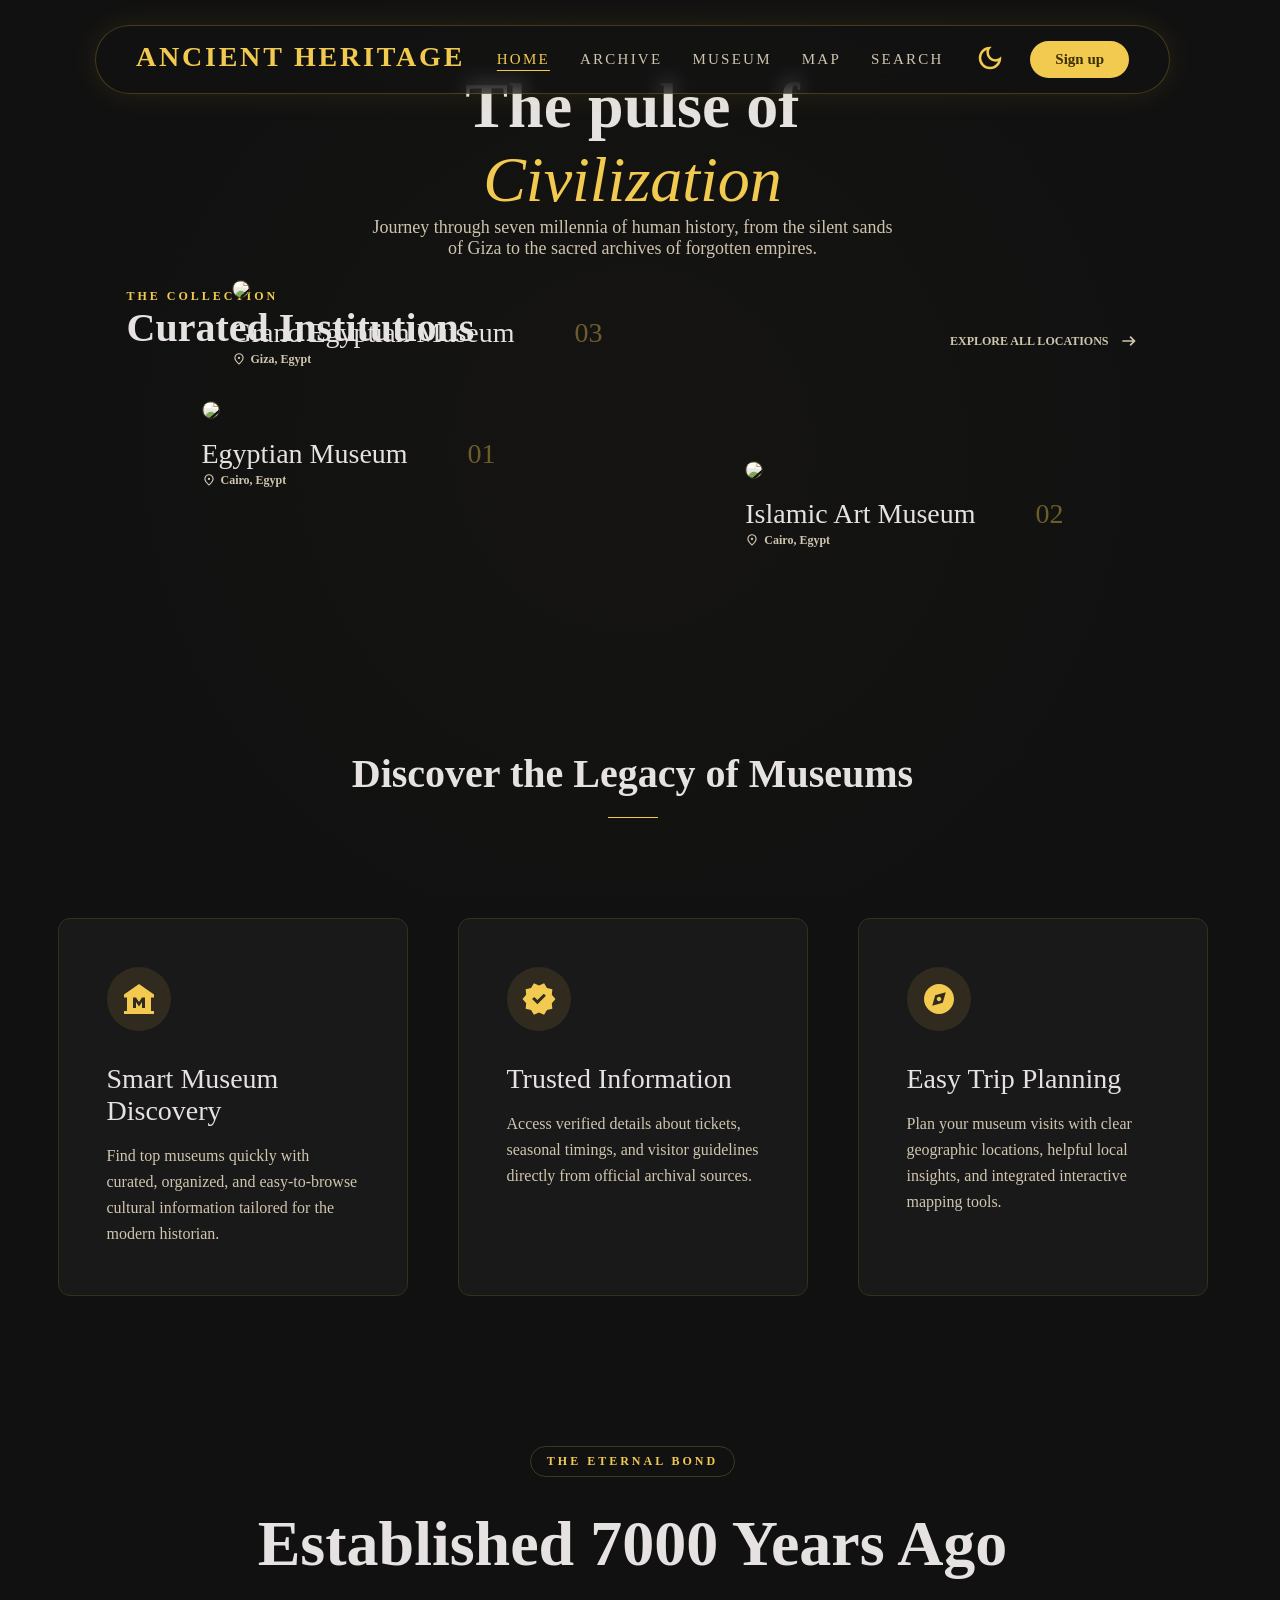
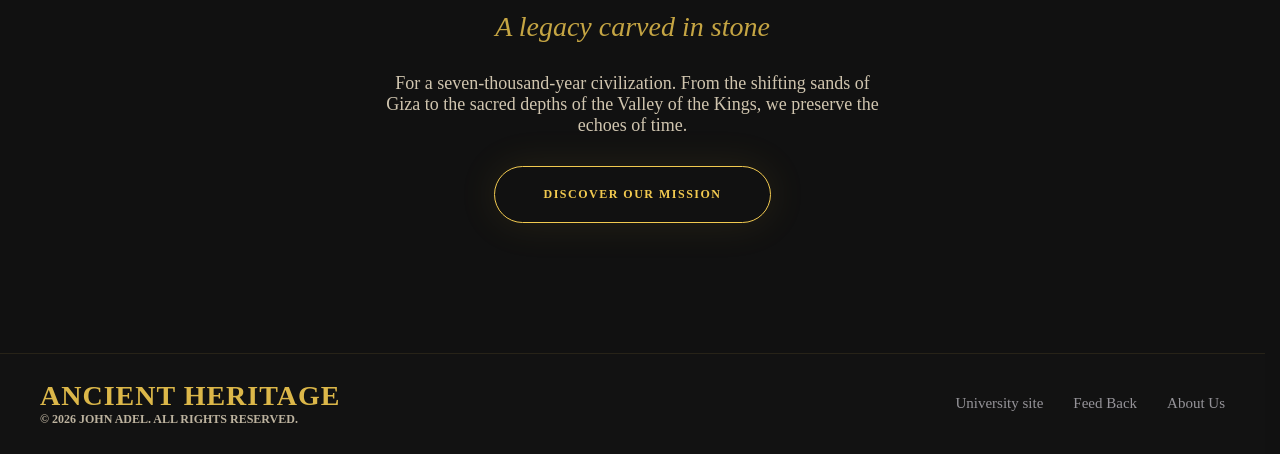
==== index.html @ 4d22aa56 "map is finished!!!!!!!" ====
<!DOCTYPE html>
<html>

<head>
    <meta charset="UTF-8">
    <meta name="viewport" content="width=device-width, initial-scale=1.0">
    <link rel="stylesheet" href="css/home.css">
    <link rel="stylesheet" href="css/main.css">
    <link rel="stylesheet" href="css/all.min.css">
    <script src="https://kit.fontawesome.com/728f1f9039.js" crossorigin="anonymous"></script>
    <title>Ancient Heritage | Home</title>
</head>

<body>
    <div id="nav-bar">
        <nav>
            <div id="nav-text">
                ANCIENT HERITAGE
            </div>
            <div id="nav-links">
                <a href="index.html" class="active">Home</a>
                <a href="pages/archive.html">Archive</a>
                <a href="pages/museums.html">Museum</a>
                <a href="pages/map.html">Map</a>
                <a href="pages/search.html">Search</a>
            </div>
            <div id="sign">
                <div id="mode-btn" onclick="changeMod(); homeMod();">
                    <svg viewBox="0 -960 960 960">
                        <path
                            d="M480-120q-150 0-255-105T120-480q0-150 105-255t255-105q14 0 27.5 1t26.5 3q-41 29-65.5 75.5T444-660q0 90 63 153t153 63q55 0 101-24.5t75-65.5q2 13 3 26.5t1 27.5q0 150-105 255T480-120Zm0-80q88 0 158-48.5T740-375q-20 5-40 8t-40 3q-123 0-209.5-86.5T364-660q0-20 3-40t8-40q-78 32-126.5 102T200-480q0 116 82 198t198 82Zm-10-270Z" />
                    </svg>
                </div>
                <a id="sign-btn" href="pages/sign-up.html">Sign up</a>
                <a id="icon" class="icon" href="./pages/profile.html"><i class="fa-solid fa-circle-user"></i></a>
            </div>
        </nav>
    </div>
    <main>
        <section id="container">
            <img src="assets/images/home/papyrus.png" id="pic2">
            <div id="container-h1">
                <h1 id="start1">The pulse of</h1>
                <h1 id="start2">Civilization</h1>
                <p>Journey through seven millennia of human history, from the silent sands of Giza to the sacred
                    archives of forgotten empires.</p>
            </div>
            <img src="assets/images/home/pharao.png" id="pic1">
        </section>

        <div id="history-container">
            <div id="top-sec">
                <section>
                    <h6>the collection</h6>
                    <p>Curated Institutions</p>
                </section>
                <div>
                    <a href="pages/map.html">
                        explore all locations
                        <svg viewBox="0 -960 960 960">
                            <path d="m560-240-56-58 142-142H160v-80h486L504-662l56-58 240 240-240 240Z" />
                        </svg>
                    </a>
                </div>
            </div>
            <section id="pics-sec">
                <div id="egyptian">
                    <img src="assets/images/home/Egyptian Museum.jpg">
                    <section>
                        <p>Egyptian Museum</p>
                        <span class="line"></span>
                        <p class="number">01</p>
                    </section>
                    <div class="location">
                        <svg viewBox="0 -960 960 960">
                            <path
                                d="M536.5-503.5Q560-527 560-560t-23.5-56.5Q513-640 480-640t-56.5 23.5Q400-593 400-560t23.5 56.5Q447-480 480-480t56.5-23.5ZM480-186q122-112 181-203.5T720-552q0-109-69.5-178.5T480-800q-101 0-170.5 69.5T240-552q0 71 59 162.5T480-186Zm0 106Q319-217 239.5-334.5T160-552q0-150 96.5-239T480-880q127 0 223.5 89T800-552q0 100-79.5 217.5T480-80Zm0-480Z" />
                        </svg>
                        <p>Cairo, Egypt</p>
                    </div>
                </div>
                <div id="islamic">
                    <img src="assets/images/home/islamic.jpeg">
                    <section>
                        <p>Islamic Art Museum</p>
                        <span class="line"></span>
                        <p class="number">02</p>
                    </section>
                    <div class="location">
                        <svg viewBox="0 -960 960 960">
                            <path
                                d="M536.5-503.5Q560-527 560-560t-23.5-56.5Q513-640 480-640t-56.5 23.5Q400-593 400-560t23.5 56.5Q447-480 480-480t56.5-23.5ZM480-186q122-112 181-203.5T720-552q0-109-69.5-178.5T480-800q-101 0-170.5 69.5T240-552q0 71 59 162.5T480-186Zm0 106Q319-217 239.5-334.5T160-552q0-150 96.5-239T480-880q127 0 223.5 89T800-552q0 100-79.5 217.5T480-80Zm0-480Z" />
                        </svg>
                        <p>Cairo, Egypt</p>
                    </div>
                </div>
                <div id="gem">
                    <img src="assets/images/home/grand Egyptian museum.jpeg">
                    <section>
                        <p>Grand Egyptian Museum</p>
                        <span class="line"></span>
                        <p class="number">03</p>
                    </section>
                    <div class="location">
                        <svg viewBox="0 -960 960 960">
                            <path
                                d="M536.5-503.5Q560-527 560-560t-23.5-56.5Q513-640 480-640t-56.5 23.5Q400-593 400-560t23.5 56.5Q447-480 480-480t56.5-23.5ZM480-186q122-112 181-203.5T720-552q0-109-69.5-178.5T480-800q-101 0-170.5 69.5T240-552q0 71 59 162.5T480-186Zm0 106Q319-217 239.5-334.5T160-552q0-150 96.5-239T480-880q127 0 223.5 89T800-552q0 100-79.5 217.5T480-80Zm0-480Z" />
                        </svg>
                        <p>Giza, Egypt</p>
                    </div>
                </div>
            </section>
        </div>

        <section id="features">
            <h2 id="titleFeatures">Discover the Legacy of Museums<div></div>
            </h2>
            <div id="feature">
                <div class="card">
                    <div>
                        <svg viewBox="0 -960 960 960">
                            <path
                                d="M80-80v-80h80v-360H80v-80l400-280 400 280v80h-80v360h80v80H80Zm240-160h80v-160l80 120 80-120v160h80v-280h-80l-80 120-80-120h-80v280Z" />
                        </svg>
                    </div>
                    <h3 class="titleCard">Smart Museum Discovery</h3>
                    <p class="describtion">Find top museums quickly with curated, organized, and easy-to-browse cultural
                        information tailored for the modern historian.</p>
                </div>
                <div class="card">
                    <div>
                        <svg viewBox="0 -960 960 960">
                            <path
                                d="m344-60-76-128-144-32 14-148-98-112 98-112-14-148 144-32 76-128 136 58 136-58 76 128 144 32-14 148 98 112-98 112 14 148-144 32-76 128-136-58-136 58Zm94-278 226-226-56-58-170 170-86-84-56 56 142 142Z" />
                        </svg>
                    </div>
                    <h3 class="titleCard">Trusted Information</h3>
                    <p class="describtion">Access verified details about tickets, seasonal timings, and visitor
                        guidelines directly from official archival sources.</p>
                </div>
                <div class="card">
                    <div>
                        <svg viewBox="0 -960 960 960">
                            <path
                                d="m300-300 280-80 80-280-280 80-80 280Zm180-120q-25 0-42.5-17.5T420-480q0-25 17.5-42.5T480-540q25 0 42.5 17.5T540-480q0 25-17.5 42.5T480-420Zm0 340q-83 0-156-31.5T197-197q-54-54-85.5-127T80-480q0-83 31.5-156T197-763q54-54 127-85.5T480-880q83 0 156 31.5T763-763q54 54 85.5 127T880-480q0 83-31.5 156T763-197q-54 54-127 85.5T480-80Z" />
                        </svg>
                    </div>
                    <h3 class="titleCard">Easy Trip Planning</h3>
                    <p class="describtion">Plan your museum visits with clear geographic locations, helpful local
                        insights, and integrated interactive mapping tools.</p>
                </div>
            </div>
        </section>

        <section id="homeEnd">
            <div>The Eternal Bond</div>
            <h1>Established 7000 Years Ago</h1>
            <h3>A legacy carved in stone</h3>
            <p>For a seven-thousand-year civilization. From the shifting sands of Giza to the sacred depths of the
                Valley of the Kings, we preserve the echoes of time.</p>
            <a href="pages/museums.html">Discover our mission</a>
        </section>
    </main>
    <footer id="footer">
        <div id="copy-right">
            <h5>
                ANCIENT HERITAGE
            </h5>
            <p>
                &copy; 2026 JOHN ADEL. All Rights Reserved.
            </p>
        </div>
        <div id="footer-links">
            <a href="https://www.capu.edu.eg/index.php/ar/" target="_blank">University site</a>
            <a href="pages/feedback.html">Feed Back</a>
            <a href="pages/about.html">About Us</a>
        </div>
    </footer>

    <script src="js/main.js"></script>
    <script src="js/home.js"></script>
    <script src="js/map.js"></script>
</body>

</html>
---- css/home.css ----
#container {
    display: flex;
    justify-content: space-between;
    align-items: center;
    margin-top: -50px;
    margin-bottom: 30px;

    #container-h1 {
        display: flex;
        flex-direction: column;
        justify-content: center;
        align-items: center;

        p {
            width: 100%;
            color: #CEC3AE;
            font-family: 'Montserrat';
            font-style: normal;
            font-weight: 400;
            font-size: 18px;
            text-align: center;
        }
    }

    #start1 {
        font-family: "Playfair Display";
        font-style: normal;
        font-weight: 700;
        color: #E5E2E1;
        font-size: 64px;
    }

    #start2 {
        color: #F2CA50;
        font-family: 'Playfair Display';
        font-style: italic;
        font-weight: 400;
        font-size: 64px;
    }

    img {
        width: 70%;
        opacity: 0.5;
        mask-image: radial-gradient(circle, rgba(0, 0, 0, 1) 40%, rgba(0, 0, 0, 0) 80%);
    }
}

#pic1 {
    margin-right: -150px;
}

#pic2 {
    margin-left: -150px;
}

#history-container {
    width: 80%;
    margin: 0 auto;

    .number {
        color: #F2CA50;
        font-family: 'Playfair Display';
        opacity: 0.4;
        transition: 1s;
    }

    .location {
        display: flex;
        font-family: 'Montserrat';
        font-size: 12px;
        color: #D0C5AF;
        font-style: normal;
        font-weight: 600;
        align-items: center;

        svg {
            width: 14px;
            height: 20px;
            fill: #D0C5AF;
            margin-right: 5px;
        }
    }

    .line {
        flex-grow: 1;
        height: 1px;
        background-color: #3F371F;
        margin: 0 30px;
        margin-top: 20px;
    }

    #top-sec {
        margin-bottom: 50px;
        display: flex;
        justify-content: space-between;

        h6 {
            color: #F2CA50;
            font-family: 'Montserrat';
            font-style: normal;
            font-size: 12px;
            font-weight: 600;
            text-transform: uppercase;
            letter-spacing: 3px;
        }

        p {
            color: #E5E2E1;
            font-family: 'Playfair Display';
            font-size: 40px;
            font-weight: 600;
            font-style: normal;
        }

        div {
            display: flex;
            align-items: end;

            a {
                text-decoration: none;
                color: #D0C5AF;
                font-family: 'Montserrat';
                font-size: 12px;
                font-style: normal;
                font-weight: 600;
                display: flex;
                justify-content: space-between;
                align-items: center;
                gap: 10px;
                text-transform: uppercase;
                transition: 0.5s;
            }

            svg {
                width: 20px;
                height: 20px;
                fill: #D0C5AF;
                transition: 0.5s;
            }

            a:hover {
                color: #F2CA50;

                svg {
                    fill: #F2CA50;
                    transform: translateX(3px);
                }
            }
        }
    }

    img {
        filter: sepia(40%);
        border-radius: 15px;
        border: 0.5px solid #352E1C;
        transition: 1s;
        object-fit: cover;
        object-view-box: inset(0% 0% 0% 0%);
        margin-bottom: 15px;
    }

    div:hover img {
        filter: sepia(0%);
        object-view-box: inset(2% 2% 2% 2%);
    }

    div:hover .number {
        opacity: 1;
    }
}

#pics-sec {
    display: flex;
    justify-content: space-between;
    flex-wrap: wrap;
    padding: 0 75px;

    div {
        width: fit-content;
        cursor: pointer;

        section {
            display: flex;
            font-size: 28px;
            font-family: 'Playfair Display';
            font-weight: 500;
            font-style: normal;
            color: #E5E2E1;
        }
    }
}

#egyptian {

    img {
        width: 550px;
    }
}

#islamic {
    margin-top: 60px;

    img {
        width: 450px;
    }
}

#gem {
    margin-top: -270px;
    margin-left: 30px;

    img {
        width: 500px;
    }
}

#titleFeatures {
    font-size: 40px;
    color: #E5E2E1;
    font-family: 'Playfair Display';
    font-style: normal;
    font-weight: 600;
    text-align: center;
    margin-top: 200px;

    div {
        background-color: #F2CA50;
        height: 0.5px;
        width: 50px;
        margin: 0 auto;
        margin-top: 20px;
        margin-bottom: 100px;
    }
}

#feature {
    display: flex;
    justify-content: center;
    gap: 50px;
}

.card {
    background-color: #1A1919;
    padding: 48px;
    border-radius: 12px;
    border: 1px solid #362F1D;
    width: 350px;
    transition: 0.3s;

    div {
        display: flex;
        justify-content: center;
        align-items: center;
        background-color: #F2CA501A;
        width: 64px;
        height: 64px;
        border-radius: 50px;
        margin-bottom: 32px;
        transition: 0.5s;

        svg {
            width: 36px;
            height: 40px;
            fill: #F2CA50;
        }
    }
}

.card:hover {
    border: 1px solid #72602F;

    div {
        scale: 1.1;
    }
}


.titleCard {
    font-size: 28px;
    color: #E5E2E1;
    font-family: 'Playfair Display';
    font-weight: 500;
    font-style: normal;
    margin-bottom: 16px;
}

.describtion {
    font-size: 16px;
    color: #D0C5AF;
    font-family: 'Montserrat';
    font-weight: 400;
    font-style: normal;
    line-height: 26px;
}

#homeEnd {
    display: flex;
    flex-direction: column;
    justify-content: center;
    align-items: center;
    gap: 30px;
    height: fit-content;
    font-family: 'Playfair Display';
    font-style: normal;
    font-weight: 700;
    margin-top: 150px;

    div {
        border: 1px solid #f2ca5033;
        color: #F2CA50;
        font-family: 'Montserrat';
        font-size: 12px;
        border-radius: 50px;
        font-weight: 600;
        padding: 7px 16px;
        text-transform: uppercase;
        letter-spacing: 3px;
    }

    h1 {
        font-size: 64px;
        color: #E5E2E1;
    }

    h3 {
        font-family: 'Playfair Display';
        color: #F2CA50CC;
        font-style: italic;
        font-weight: 400;
        font-size: 28px;
    }

    p {
        color: #D0C5AF;
        font-family: 'Montserrat';
        font-size: 18px;
        font-weight: 400;
        font-style: normal;
        width: 40%;
        text-align: center;
    }

    a {
        text-decoration: none;
        color: #F2CA50;
        padding: 20px 48px;
        font-size: 12px;
        font-family: 'Montserrat';
        font-weight: 600;
        font-style: normal;
        border-radius: 50px;
        border: 1px solid #F2CA50;
        text-transform: uppercase;
        letter-spacing: 1.5px;
        box-shadow: #d4af371a 0px 0px 40px 0px;
        margin-bottom: 130px;
        transition: 0.5s;
    }

    a:hover {
        background-color: #F2CA50;
        color: #111111;
    }

}
---- css/main.css ----
@font-face {
    font-family: 'Playfair Display';
    src: url('../assets/Fonts/PlayfairDisplay-VariableFont_wght.ttf') format('truetype-variations');
    font-weight: 400 900;
    font-style: normal;
}

@font-face {
    font-family: 'Playfair Display';
    src: url('../assets/Fonts/PlayfairDisplay-Italic-VariableFont_wght.ttf') format('truetype-variations');
    font-weight: 400 900;
    font-style: italic;
}

@font-face {
    font-family: 'Montserrat';
    src: url('../assets/Fonts/Montserrat-VariableFont_wght.ttf') format('truetype-variations');
    font-weight: 100 900;
    font-style: normal;
}

@font-face {
    font-family: 'Montserrat';
    src: url('../assets/Fonts/Montserrat-Italic-VariableFont_wght.ttf') format('truetype-variations');
    font-weight: 100 900;
    font-style: italic;
}

html, body {
    scroll-behavior: smooth;
    scrollbar-gutter: stable;
}

* {
    margin: 0;
    padding: 0;
    box-sizing: border-box
}

::selection {
    background-color: #c59f59c5;
    color: #4e3700;
}

main {
    flex: 1;
}

body {
    display: flex;
    flex-direction: column;
    min-height: 100vh;
    overflow-x: hidden;
    background: radial-gradient(circle at center,
            rgba(212, 175, 55, 0.02) 0%,
            rgba(17, 17, 17, 1) 70%);
    background-color: #111111;
    transition: 0.3s;
    background-attachment: fixed;
}

#mode-btn {
    svg {
        width: 30px;
        height: 30px;
        fill: #F2CA50;
        cursor: pointer;
        transition: 0.5s;
    }

    svg:hover {
        transform: rotate(10deg);
    }
}

#nav-bar {
    position: sticky;
    top: 0;
    width: 100%;
    display: flex;
    justify-content: center;
    align-items: center;
    z-index: 100;
}

#nav-bar nav {
    background-color: #1313138d;
    backdrop-filter: blur(10px);
    -webkit-backdrop-filter: blur(20px);
    border-radius: 100px;
    width: 85%;
    margin: 25px;
    padding: 15px 40px;
    border: 0.5px solid #d4af3744;
    box-shadow: 0 0 30px #d4af371c;
    display: flex;
    justify-content: space-between;
}

#nav-text {
    font-family: 'Playfair Display';
    font-style: normal;
    font-size: 28px;
    font-weight: 700;
    text-transform: uppercase;
    letter-spacing: 0.1em;
    color: #F2CA50;
}

#nav-links {
    display: flex;
    gap: 30px;
    align-items: center;
}

#nav-links a {
    font-family: "Montserrat";
    font-style: normal;
    font-weight: 400;
    text-decoration: none;
    text-transform: uppercase;
    color: #D0C5AF;
    font-size: 15px;
    transition: 0.4s;
    letter-spacing: 0.15em;
}

#nav-bar a:hover {
    color: #e7c075;
}

#nav-links a.active {
    color: #F2CA50;
    text-decoration: underline;
    text-underline-offset: 6px;
}

#sign {
    display: flex;
    align-items: center;
    gap: 25px;
}

#nav-bar #sign-btn {
    font-family: 'Montserrat';
    font-weight: 550;
    font-size: 15px;
    padding: 10px 25px;
    height: fit-content;
    background-color: #F2CA50;
    border-radius: 100px;
    color: #3C2F00;
    text-decoration: none;
    letter-spacing: normal;
    transition: 0.4s;
}

.icon {
    display: none;
    color: #e7c075;
    font-size: 40px;
    transition: 0.4s;
}


#footer {
    display: flex;
    height: 50px;
    align-items: center;
    justify-content: space-between;
    border-top: 0.5px solid #2A2619;
    background-color: #131313;
    opacity: 0.9;
    padding: 50px 40px;
    transition: 0.4s;

    h5 {
        color: #F2CA50;
        font-family: 'Playfair Display';
        font-size: 28px;
        letter-spacing: 1px;
        font-style: normal;
    }

    p {
        font-family: 'Montserrat';
        font-style: normal;
        font-weight: 600;
        text-transform: uppercase;
        font-size: 12px;
        color: #D0C5AF;
    }
}

#footer-links {
    display: flex;
    gap: 30px;
    align-items: center;
    justify-content: flex-end;

    a {
        color: #a4a2a8;
        text-decoration: none;
        font-size: 15px;
        transition: 0.4s;
        letter-spacing: normal;
    }
}

#footer-links a:hover {
    color: #e7c075;
}

#footer-links a.active {
    color: #e7c075;
    text-decoration: underline;
    text-underline-offset: 6px;
}
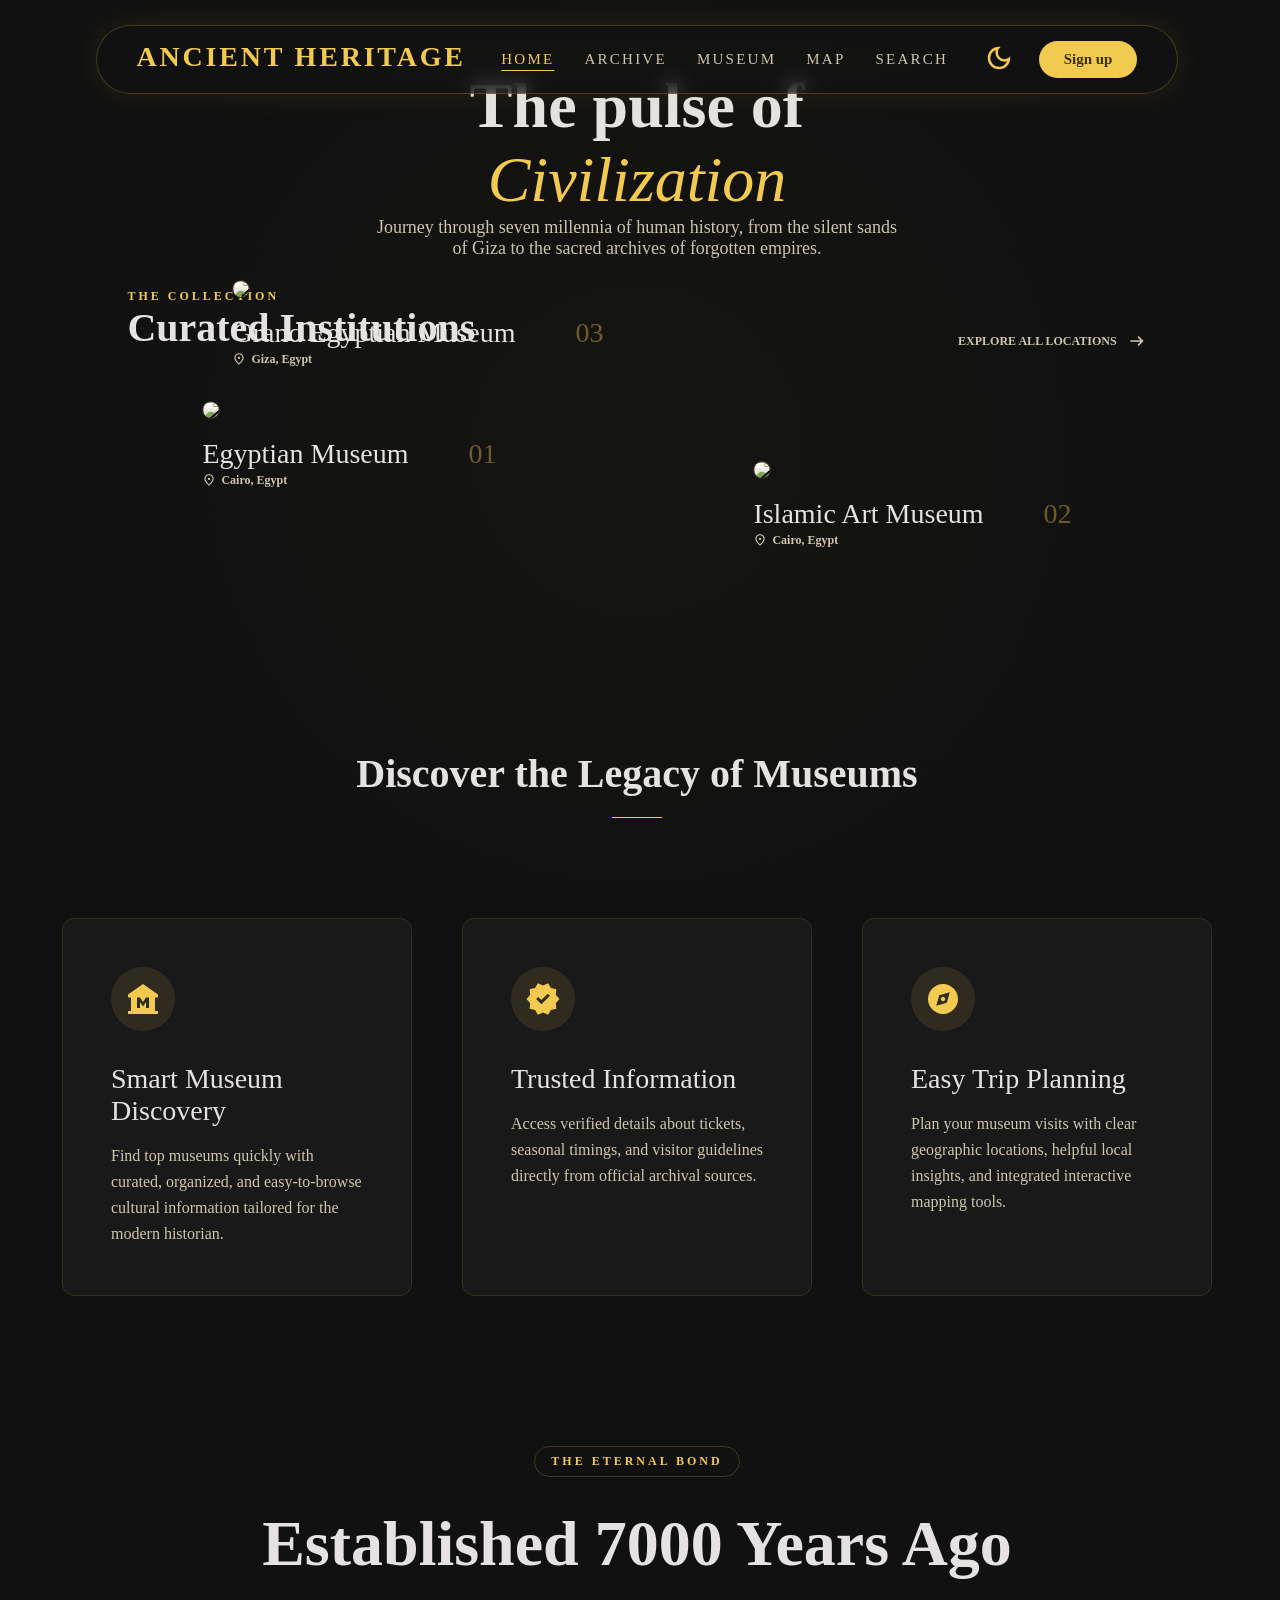
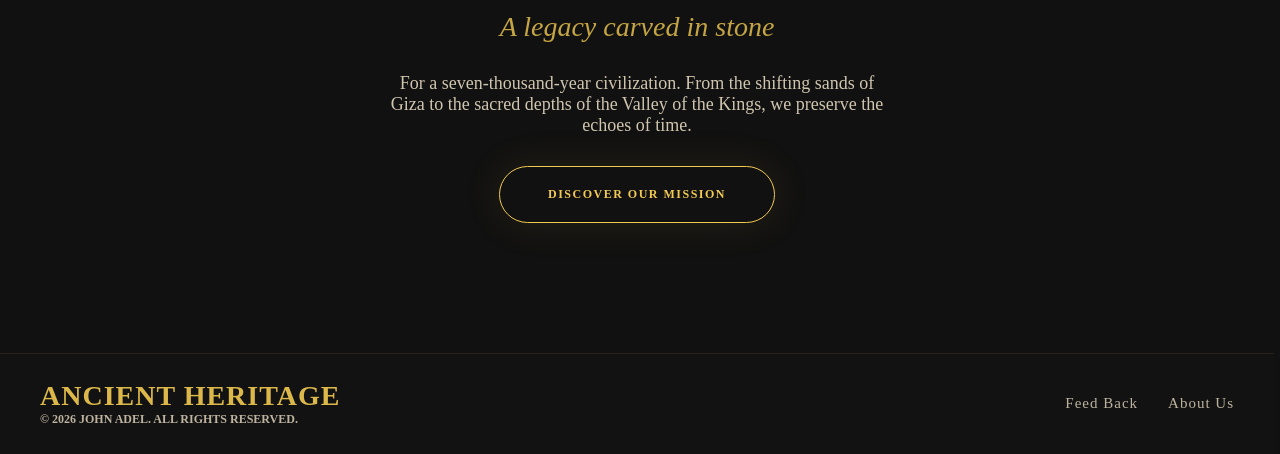
==== commit 26ed9826: "About us => finished!!!" ====
--- a/index.html
+++ b/index.html
@@ -32,7 +32,12 @@
                     </svg>
                 </div>
                 <a id="sign-btn" href="pages/sign-up.html">Sign up</a>
-                <a id="icon" class="icon" href="./pages/profile.html"><i class="fa-solid fa-circle-user"></i></a>
+                <a id="icon" href="pages/profile.html">
+                    <svg viewBox="0 -960 960 960">
+                        <path
+                            d="M234-276q51-39 114-61.5T480-360q69 0 132 22.5T726-276q35-41 54.5-93T800-480q0-133-93.5-226.5T480-800q-133 0-226.5 93.5T160-480q0 59 19.5 111t54.5 93Zm146.5-204.5Q340-521 340-580t40.5-99.5Q421-720 480-720t99.5 40.5Q620-639 620-580t-40.5 99.5Q539-440 480-440t-99.5-40.5ZM480-80q-83 0-156-31.5T197-197q-54-54-85.5-127T80-480q0-83 31.5-156T197-763q54-54 127-85.5T480-880q83 0 156 31.5T763-763q54 54 85.5 127T880-480q0 83-31.5 156T763-197q-54 54-127 85.5T480-80Z" />
+                    </svg>
+                </a>
             </div>
         </nav>
     </div>
@@ -171,7 +176,6 @@
             </p>
         </div>
         <div id="footer-links">
-            <a href="https://www.capu.edu.eg/index.php/ar/" target="_blank">University site</a>
             <a href="pages/feedback.html">Feed Back</a>
             <a href="pages/about.html">About Us</a>
         </div>
--- a/css/home.css
+++ b/css/home.css
@@ -29,7 +29,7 @@
         color: #E5E2E1;
         font-size: 64px;
     }
-
+    
     #start2 {
         color: #F2CA50;
         font-family: 'Playfair Display';
--- a/css/main.css
+++ b/css/main.css
@@ -34,12 +34,30 @@
 * {
     margin: 0;
     padding: 0;
-    box-sizing: border-box
+    box-sizing: border-box;
+    user-select: none;
 }
 
 ::selection {
     background-color: #c59f59c5;
     color: #4e3700;
+}
+
+::-webkit-scrollbar {
+    width: 6px
+}
+
+::-webkit-scrollbar-track {
+    background: #111111;
+}
+
+::-webkit-scrollbar-thumb {
+    background: #E5A93C;
+    height: 25%;
+}
+
+::-webkit-scrollbar-thumb:hover {
+    background: #FFC453; 
 }
 
 main {
@@ -52,8 +70,8 @@
     min-height: 100vh;
     overflow-x: hidden;
     background: radial-gradient(circle at center,
-            rgba(212, 175, 55, 0.02) 0%,
-            rgba(17, 17, 17, 1) 70%);
+            #d4af3705 0%,
+            #111111 70%);
     background-color: #111111;
     transition: 0.3s;
     background-attachment: fixed;
@@ -81,6 +99,7 @@
     justify-content: center;
     align-items: center;
     z-index: 100;
+    user-select: none;
 }
 
 #nav-bar nav {
@@ -139,6 +158,17 @@
     display: flex;
     align-items: center;
     gap: 25px;
+
+    #icon {
+        fill: #F2CA50;
+        width: 37px;
+    }
+
+    #log-out {
+        fill: #F2CA50;
+        width: 30px;
+        cursor: pointer;
+    }
 }
 
 #nav-bar #sign-btn {
@@ -155,15 +185,8 @@
     transition: 0.4s;
 }
 
-.icon {
-    display: none;
-    color: #e7c075;
-    font-size: 40px;
-    transition: 0.4s;
-}
-
-
 #footer {
+    user-select: none;
     display: flex;
     height: 50px;
     align-items: center;
@@ -197,13 +220,14 @@
     gap: 30px;
     align-items: center;
     justify-content: flex-end;
-
+    
     a {
-        color: #a4a2a8;
+        color: #D0C5AF;
         text-decoration: none;
+        font-family: 'Montserrat';
         font-size: 15px;
         transition: 0.4s;
-        letter-spacing: normal;
+        letter-spacing: 1px;
     }
 }
 
@@ -212,7 +236,7 @@
 }
 
 #footer-links a.active {
-    color: #e7c075;
+    color: #F2CA50;
     text-decoration: underline;
     text-underline-offset: 6px;
 }
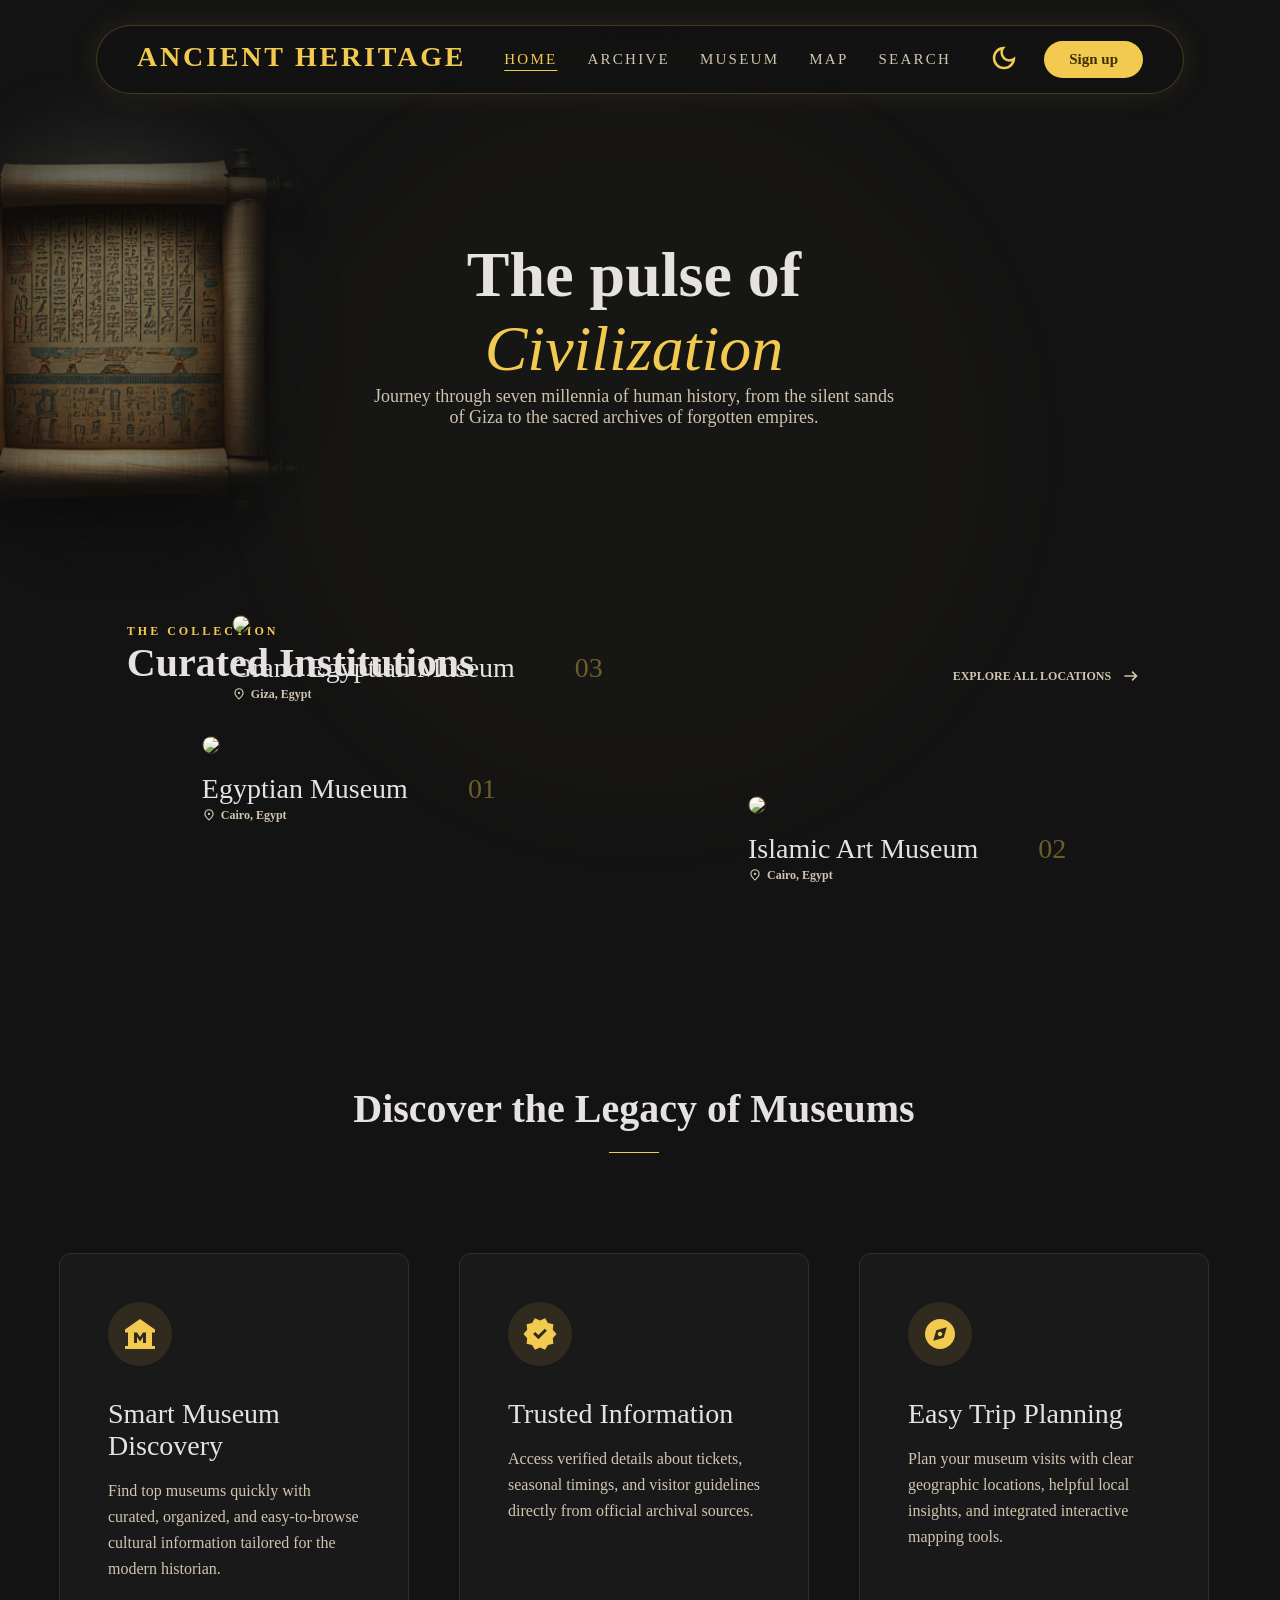
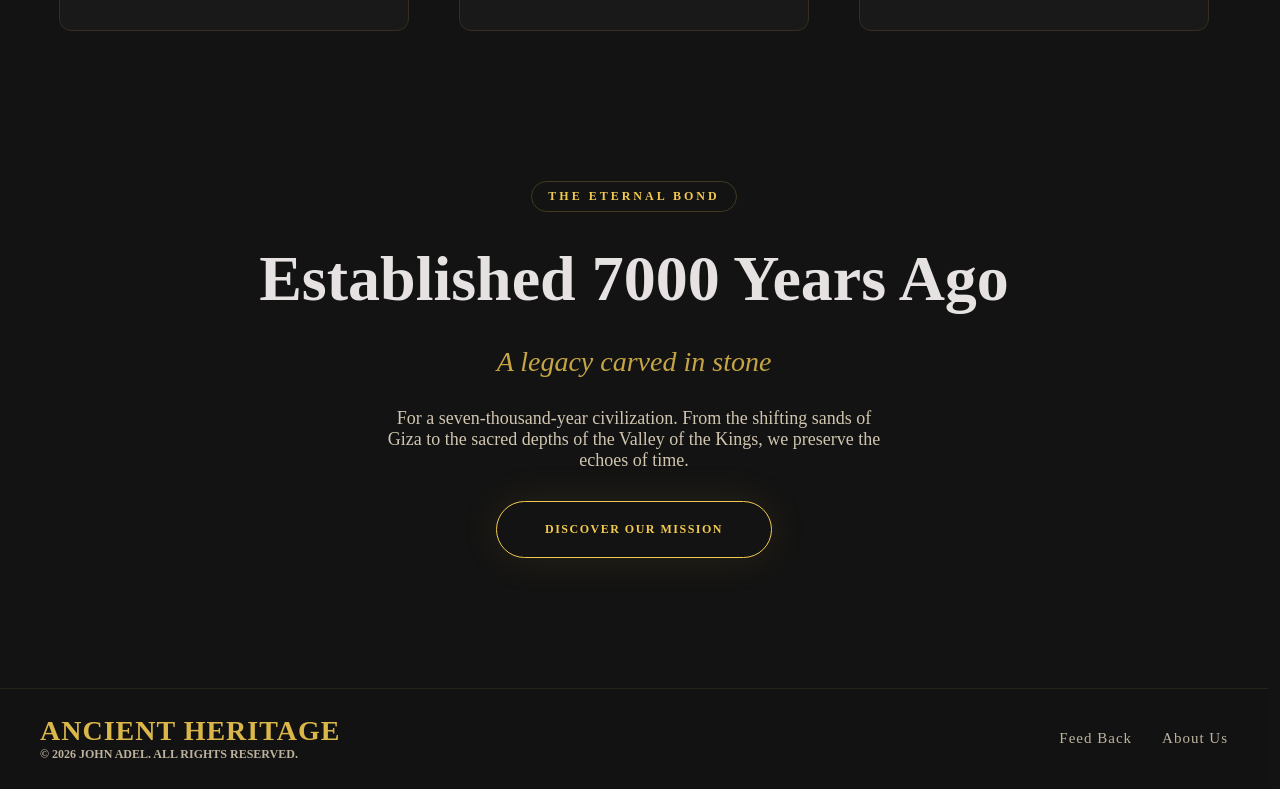
==== commit 34ec9c89: "done" ====
--- a/index.html
+++ b/index.html
@@ -6,17 +6,13 @@
     <meta name="viewport" content="width=device-width, initial-scale=1.0">
     <link rel="stylesheet" href="css/home.css">
     <link rel="stylesheet" href="css/main.css">
-    <link rel="stylesheet" href="css/all.min.css">
-    <script src="https://kit.fontawesome.com/728f1f9039.js" crossorigin="anonymous"></script>
     <title>Ancient Heritage | Home</title>
 </head>
 
 <body>
     <div id="nav-bar">
         <nav>
-            <div id="nav-text">
-                ANCIENT HERITAGE
-            </div>
+            <div id="nav-text">ANCIENT HERITAGE</div>
             <div id="nav-links">
                 <a href="index.html" class="active">Home</a>
                 <a href="pages/archive.html">Archive</a>
@@ -168,12 +164,8 @@
     </main>
     <footer id="footer">
         <div id="copy-right">
-            <h5>
-                ANCIENT HERITAGE
-            </h5>
-            <p>
-                &copy; 2026 JOHN ADEL. All Rights Reserved.
-            </p>
+            <h5>ANCIENT HERITAGE</h5>
+            <p>&copy; 2026 JOHN ADEL. All Rights Reserved.</p>
         </div>
         <div id="footer-links">
             <a href="pages/feedback.html">Feed Back</a>
--- a/css/home.css
+++ b/css/home.css
@@ -29,7 +29,7 @@
         color: #E5E2E1;
         font-size: 64px;
     }
-    
+
     #start2 {
         color: #F2CA50;
         font-family: 'Playfair Display';
@@ -41,7 +41,7 @@
     img {
         width: 70%;
         opacity: 0.5;
-        mask-image: radial-gradient(circle, rgba(0, 0, 0, 1) 40%, rgba(0, 0, 0, 0) 80%);
+        mask-image: radial-gradient(65% 75% at center, black 30%, transparent 70%);
     }
 }
 
--- a/css/main.css
+++ b/css/main.css
@@ -29,6 +29,8 @@
 html, body {
     scroll-behavior: smooth;
     scrollbar-gutter: stable;
+    overflow-x: hidden;
+    min-height: 100dvh;
 }
 
 * {
@@ -57,24 +59,35 @@
 }
 
 ::-webkit-scrollbar-thumb:hover {
-    background: #FFC453; 
+    background: #FFC453;
 }
 
 main {
     flex: 1;
+    margin-top: 122.6px;
 }
 
 body {
+    position: relative;
     display: flex;
     flex-direction: column;
-    min-height: 100vh;
-    overflow-x: hidden;
-    background: radial-gradient(circle at center,
-            #d4af3705 0%,
-            #111111 70%);
-    background-color: #111111;
-    transition: 0.3s;
-    background-attachment: fixed;
+    background-color: #131313;
+}
+
+body::before {
+    content: '';
+    position: fixed;
+    top: 50%;
+    left: 50%;
+    transform: translate(-50%, -50%);
+    width: 40vmin;
+    height: 40vmin;
+    background-color: #e9c17633;
+    border-radius: 50%;
+    opacity: 0.1;
+    box-shadow: 0 0 100px 200px #e9c17633;
+    pointer-events: none;
+    z-index: -1;
 }
 
 #mode-btn {
@@ -92,8 +105,7 @@
 }
 
 #nav-bar {
-    position: sticky;
-    top: 0;
+    position: fixed;
     width: 100%;
     display: flex;
     justify-content: center;
@@ -103,7 +115,7 @@
 }
 
 #nav-bar nav {
-    background-color: #1313138d;
+    background-color: #12121266;
     backdrop-filter: blur(10px);
     -webkit-backdrop-filter: blur(20px);
     border-radius: 100px;
@@ -220,7 +232,7 @@
     gap: 30px;
     align-items: center;
     justify-content: flex-end;
-    
+
     a {
         color: #D0C5AF;
         text-decoration: none;
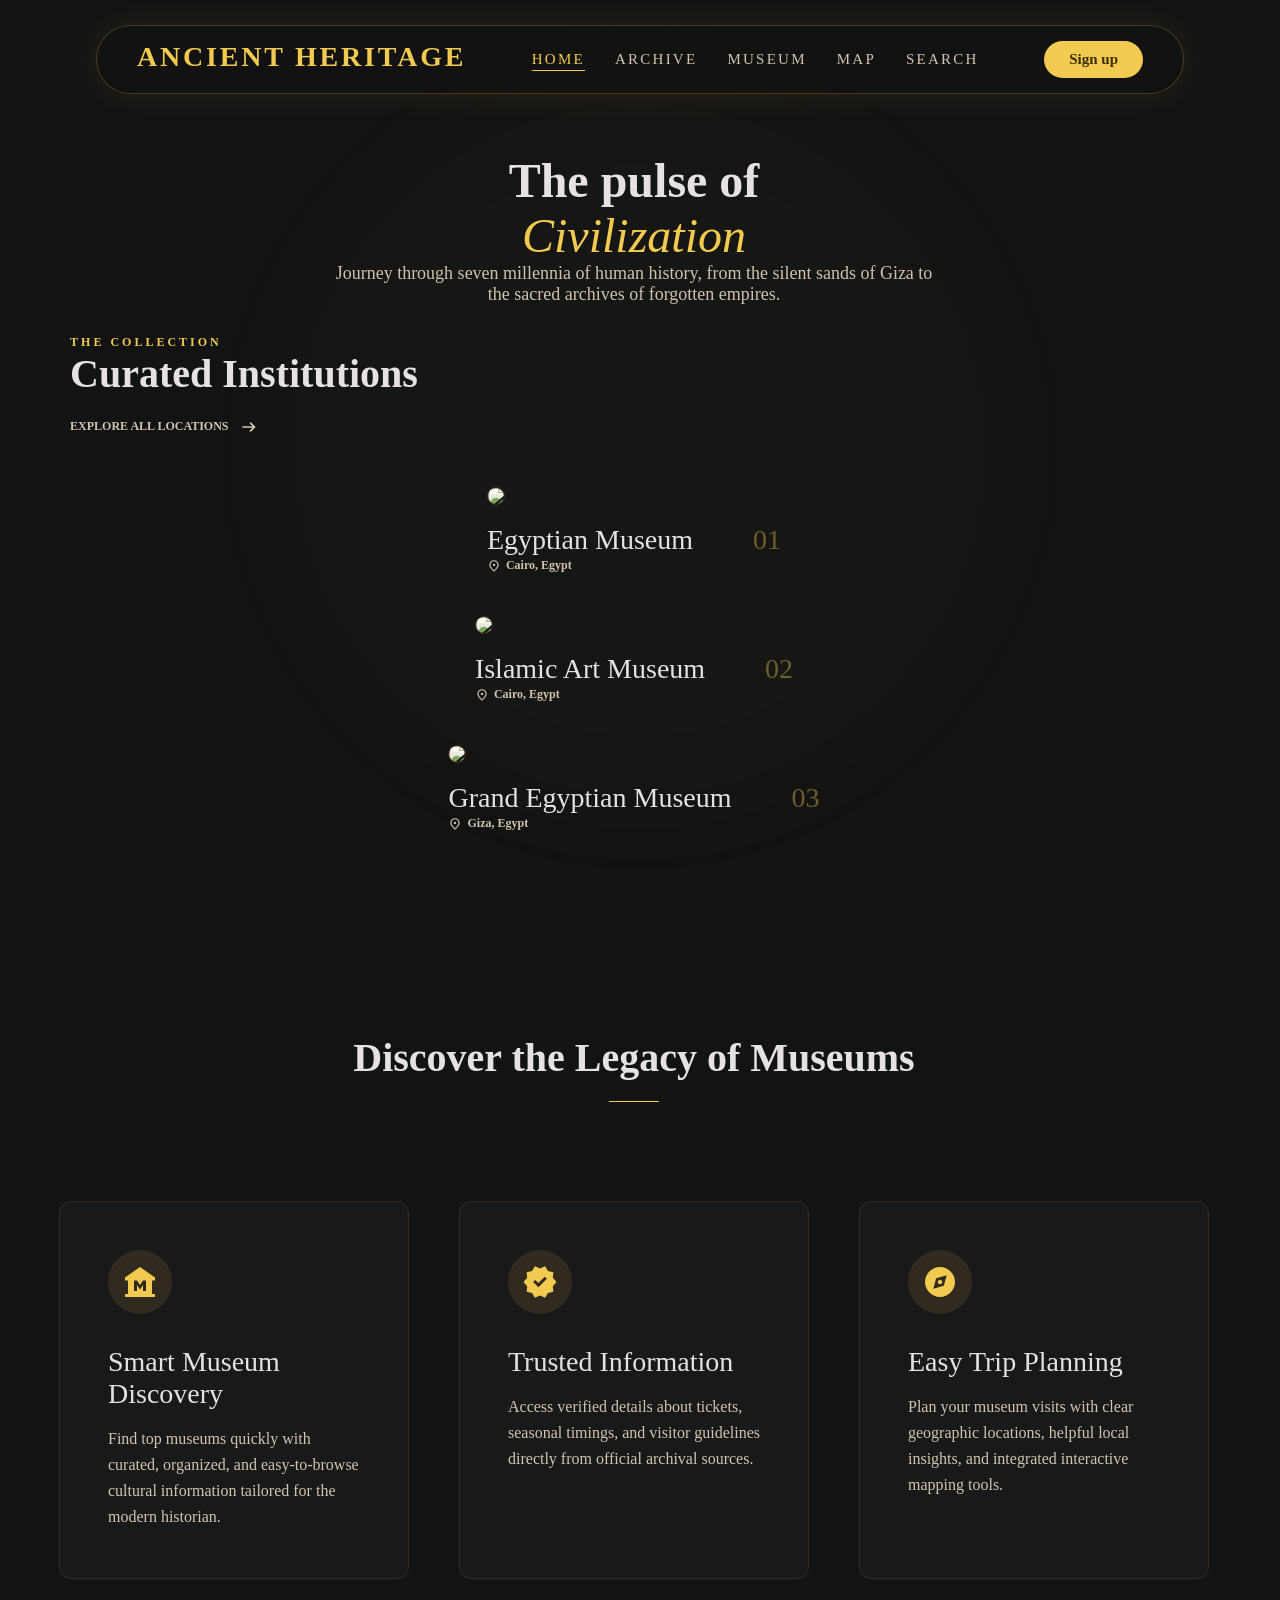
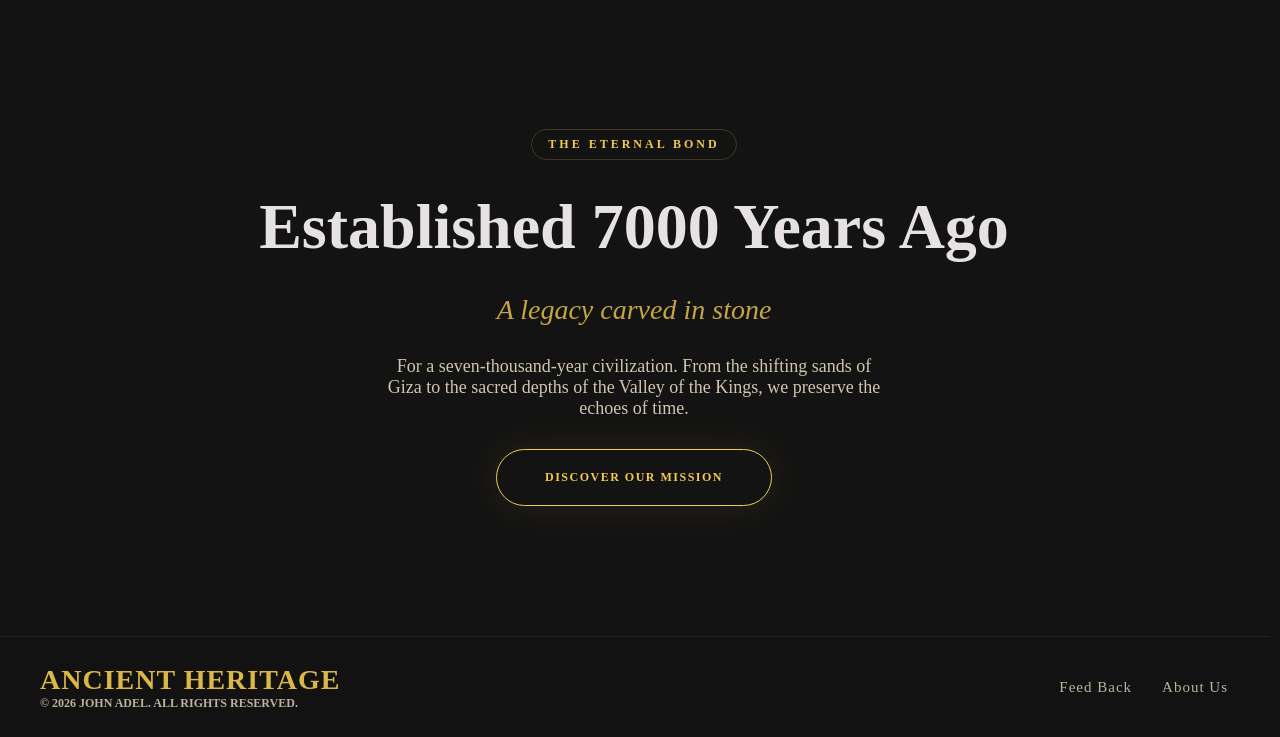
==== commit 4abe185e: ".." ====
--- a/index.html
+++ b/index.html
@@ -21,12 +21,6 @@
                 <a href="pages/search.html">Search</a>
             </div>
             <div id="sign">
-                <div id="mode-btn" onclick="changeMod(); homeMod();">
-                    <svg viewBox="0 -960 960 960">
-                        <path
-                            d="M480-120q-150 0-255-105T120-480q0-150 105-255t255-105q14 0 27.5 1t26.5 3q-41 29-65.5 75.5T444-660q0 90 63 153t153 63q55 0 101-24.5t75-65.5q2 13 3 26.5t1 27.5q0 150-105 255T480-120Zm0-80q88 0 158-48.5T740-375q-20 5-40 8t-40 3q-123 0-209.5-86.5T364-660q0-20 3-40t8-40q-78 32-126.5 102T200-480q0 116 82 198t198 82Zm-10-270Z" />
-                    </svg>
-                </div>
                 <a id="sign-btn" href="pages/sign-up.html">Sign up</a>
                 <a id="icon" href="pages/profile.html">
                     <svg viewBox="0 -960 960 960">
--- a/css/home.css
+++ b/css/home.css
@@ -362,4 +362,183 @@
         color: #111111;
     }
 
+}
+
+@media (max-width: 1300px) {
+    #container {
+        flex-direction: column;
+        text-align: center;
+        gap: 30px;
+        padding: 0 30px;
+        margin-top: 30px;
+
+        #pic1, #pic2 {
+            display: none;
+        }
+
+        img {
+            width: 100%;
+        }
+
+        #container-h1 {
+            p {
+                max-width: 600px;
+                margin: 0 auto;
+            }
+        }
+    }
+
+    #history-container {
+        width: 94%;
+        padding: 0 32px;
+    }
+
+    #pics-sec {
+        padding: 0;
+        flex-direction: column;
+        align-items: center;
+        gap: 40px;
+
+        #egyptian img, #islamic img, #gem img {
+            width: 100% !important;
+            max-width: 500px;
+            height: auto;
+        }
+
+        #islamic, #gem {
+            margin-top: 0 !important;
+            margin-left: 0 !important;
+        }
+    }
+
+    #start1, #start2 {
+        font-size: 48px !important;
+    }
+
+    #top-sec {
+        flex-direction: column;
+        gap: 20px;
+        align-items: flex-start;
+    }
+}
+
+@media (max-width: 1024px) {
+    #titleFeatures {
+        padding: 0 40px;
+    }
+
+    #feature {
+        flex-direction: column;
+        align-items: center;
+        padding: 0 40px;
+        gap: 30px;
+    }
+
+    .card {
+        width: 95%;
+        max-width: 400px;
+    }
+
+    #homeEnd {
+        padding: 0 40px;
+        text-align: center;
+
+        p {
+            width: 90%;
+        }
+
+        h1 {
+            font-size: 42px;
+            text-align: center;
+        }
+    }
+}
+
+@media (max-width: 768px) {
+    #start1, #start2 {
+        font-size: 32px !important;
+    }
+
+    #titleFeatures {
+        font-size: 28px;
+        margin-top: 100px;
+        padding: 0 16px;
+    }
+
+    #homeEnd {
+        margin-top: 100px;
+        padding: 0 16px;
+
+        h1 {
+            font-size: 32px;
+        }
+    }
+
+    #container {
+        padding: 0 32px;
+    }
+
+    #top-sec {
+        align-items: center !important;
+        text-align: center !important;
+
+        p {
+            font-size: 30px !important;
+        }
+
+        div {
+            margin: auto !important;
+        }
+    }
+
+    #history-container {
+        width: 96%;
+        padding: 0 16px;
+        text-align: center;
+
+        .location {
+            justify-content: center !important;
+            margin-top: 15px;
+        }
+    }
+
+    #pics-sec {
+        div {
+            width: 100%;
+            max-width: 500px;
+            display: flex;
+            flex-direction: column;
+            align-items: center;
+
+            section {
+                font-size: 22px !important;
+                display: grid !important;
+                grid-template-columns: 1fr auto;
+                align-items: center;
+                width: 100%;
+                gap: 10px;
+
+                p:first-child {
+                    text-align: left;
+                }
+
+                .line {
+                    display: none !important;
+                }
+
+                .number {
+                    text-align: right;
+                }
+            }
+        }
+    }
+
+    #feature {
+        padding: 0 16px;
+    }
+
+    .card {
+        padding: 30px;
+        width: 100%;
+    }
 }
--- a/css/main.css
+++ b/css/main.css
@@ -251,4 +251,125 @@
     color: #F2CA50;
     text-decoration: underline;
     text-underline-offset: 6px;
+}
+
+@media (max-width: 1024px) {
+    #nav-bar nav {
+        width: 95%;
+        padding: 12px 25px;
+        margin: 15px auto;
+        flex-wrap: nowrap;
+    }
+
+    #nav-text {
+        font-size: 20px;
+    }
+
+    #nav-links {
+        gap: 20px;
+        flex-wrap: nowrap;
+    }
+
+    #nav-links a {
+        font-size: 13px;
+        letter-spacing: 0.1em;
+    }
+
+    #sign {
+        gap: 15px;
+        flex-wrap: nowrap;
+    }
+
+    #nav-bar #sign-btn {
+        font-size: 13px;
+        padding: 8px 18px;
+    }
+
+    main {
+        margin-top: 105px;
+    }
+}
+
+@media (max-width: 768px) {
+    #nav-bar nav {
+        width: 94%;
+        margin: 10px auto;
+        padding: 15px;
+        flex-wrap: wrap;
+        justify-content: center;
+        align-items: center;
+        border-radius: 20px;
+        gap: 15px;
+        position: relative;
+    }
+
+    #nav-text {
+        width: auto;
+        text-align: left;
+        font-size: 16px;
+        letter-spacing: 0.08em;
+    }
+
+    #nav-links {
+        width: 100%;
+        justify-content: center;
+        flex-wrap: wrap;
+        gap: 10px 16px;
+        padding: 10px 0;
+
+        a {
+            font-size: 11px;
+            letter-spacing: 0.08em;
+        }
+    }
+
+    #sign {
+        position: absolute;
+        top: 12px;
+        right: 15px;
+        width: auto;
+        justify-content: flex-end;
+        display: flex;
+        gap: 10px;
+
+        #sign-btn {
+            font-size: 10px;
+            padding: 5px 12px;
+            border-radius: 20px;
+        }
+
+        #icon {
+            width: 22px;
+        }
+    }
+
+    main {
+        margin-top: 175px;
+    }
+}
+
+@media (max-width: 768px) {
+    #footer {
+        flex-direction: column;
+        gap: 20px;
+        text-align: center;
+        padding: 30px 20px;
+        height: auto;
+
+        h5 {
+            font-size: 23px;
+        }
+
+        p {
+            font-size: 10px;
+        }
+    }
+
+    #footer-links {
+        justify-content: center;
+
+        a {
+            font-size: 12px;
+        }
+    }
 }
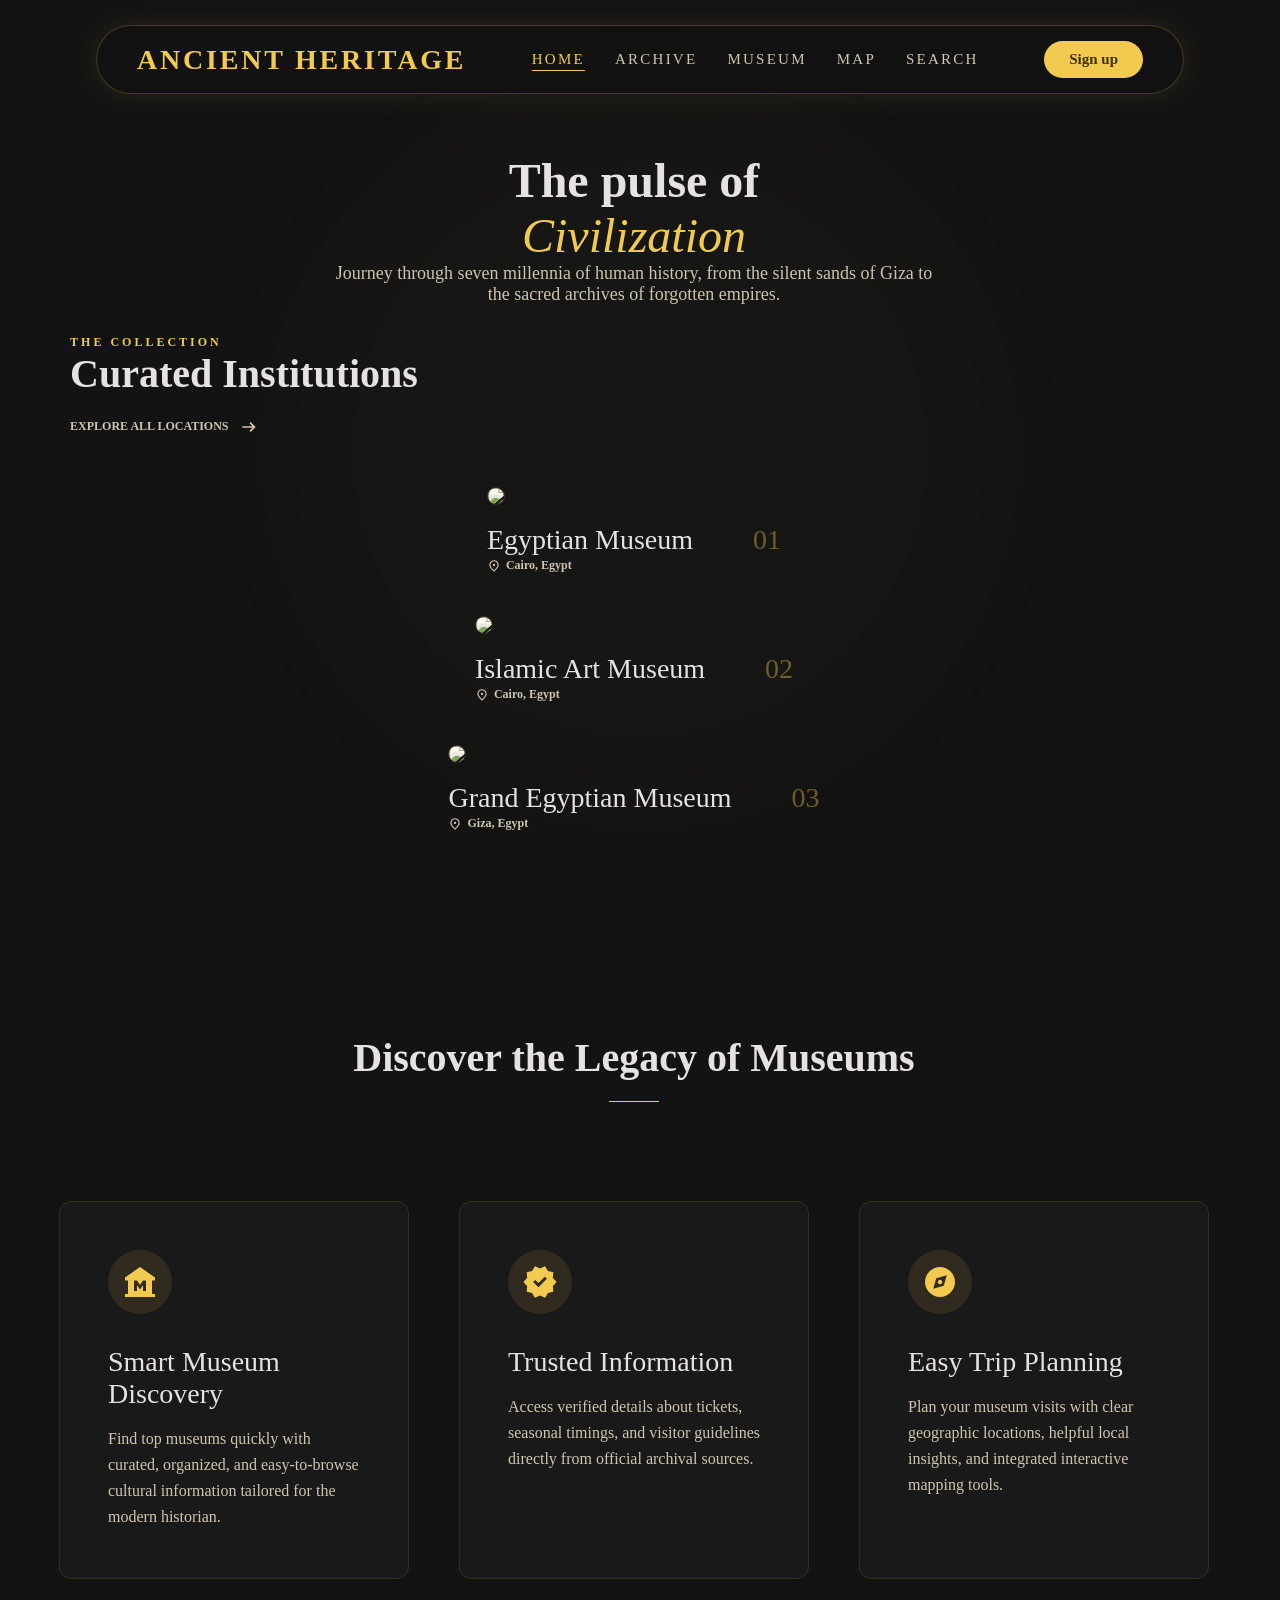
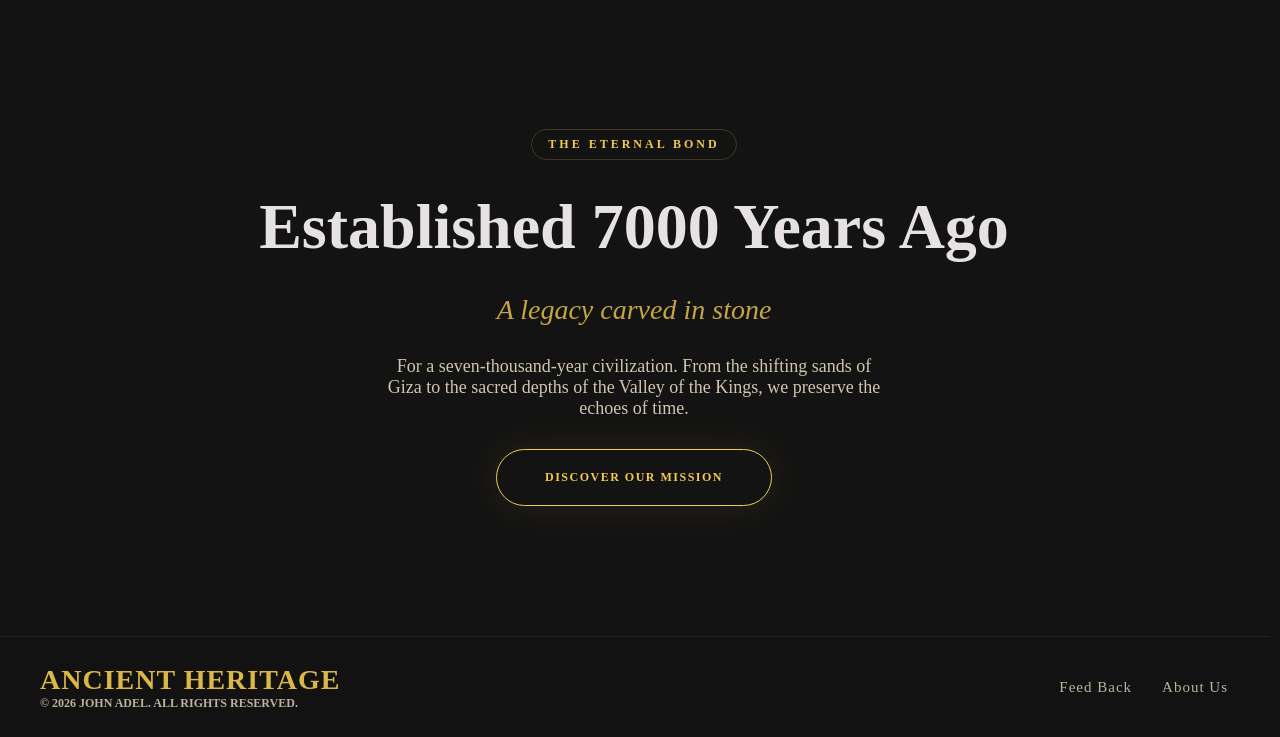
==== commit 726a28fe: ".." ====
--- a/index.html
+++ b/index.html
@@ -32,6 +32,9 @@
         </nav>
     </div>
     <main>
+        <div id="preloader">
+            <span class="loader"></span>
+        </div>
         <section id="container">
             <img src="assets/images/home/papyrus.png" id="pic2">
             <div id="container-h1">
--- a/css/main.css
+++ b/css/main.css
@@ -60,6 +60,67 @@
 
 ::-webkit-scrollbar-thumb:hover {
     background: #FFC453;
+}
+
+html.no-scroll {
+    overflow: hidden;
+}
+
+#preloader {
+    position: fixed;
+    top: 0;
+    left: 0;
+    width: 100%;
+    height: 100%;
+    background-color: #131313;
+    display: flex;
+    justify-content: center;
+    align-items: center;
+    z-index: 9;
+    transition: opacity 0.5s ease, visibility 0.5s ease;
+    overflow: hidden;
+
+    .loader {
+        --color-1: #f2ca50;
+        --size: 1px;
+
+        width: calc(48 * var(--size));
+        height: calc(48 * var(--size));
+        border-radius: 50%;
+        display: inline-block;
+        border-top: calc(3 * var(--size)) solid var(--color-1);
+        border-right: calc(3 * var(--size)) solid transparent;
+        box-sizing: border-box;
+        animation: rotation 1s linear infinite;
+    }
+
+
+}
+
+@keyframes rotation {
+    0% {
+        transform: rotate(0deg);
+    }
+
+    100% {
+        transform: rotate(360deg);
+    }
+}
+
+#preloader::before {
+    content: '';
+    position: fixed;
+    top: 50%;
+    left: 50%;
+    transform: translate(-50%, -50%);
+    width: 40vmin;
+    height: 40vmin;
+    background-color: #e9c17633;
+    border-radius: 50%;
+    opacity: 0.1;
+    box-shadow: 0 0 100px 200px #e9c17633;
+    pointer-events: none;
+    z-index: -1;
 }
 
 main {
@@ -129,6 +190,9 @@
 }
 
 #nav-text {
+    display: flex;
+    align-items: center;
+    justify-content: center;
     font-family: 'Playfair Display';
     font-style: normal;
     font-size: 28px;
@@ -299,42 +363,46 @@
         justify-content: center;
         align-items: center;
         border-radius: 20px;
-        gap: 15px;
+        gap: 15px 0;
         position: relative;
     }
 
     #nav-text {
-        width: auto;
+        width: 100%;
         text-align: left;
         font-size: 16px;
         letter-spacing: 0.08em;
-    }
-
+        order: 1;
+    }
+    
     #nav-links {
         width: 100%;
         justify-content: center;
         flex-wrap: wrap;
         gap: 10px 16px;
         padding: 10px 0;
-
+        order: 3;
+        
         a {
             font-size: 11px;
             letter-spacing: 0.08em;
         }
     }
-
+    
     #sign {
-        position: absolute;
         top: 12px;
+        margin-top: -50px;
         right: 15px;
         width: auto;
         justify-content: flex-end;
         display: flex;
         gap: 10px;
+        margin-left: auto;
+        order: 2;
 
         #sign-btn {
             font-size: 10px;
-            padding: 5px 12px;
+            padding: 5px 7px;
             border-radius: 20px;
         }
 
@@ -346,9 +414,7 @@
     main {
         margin-top: 175px;
     }
-}
-
-@media (max-width: 768px) {
+
     #footer {
         flex-direction: column;
         gap: 20px;
